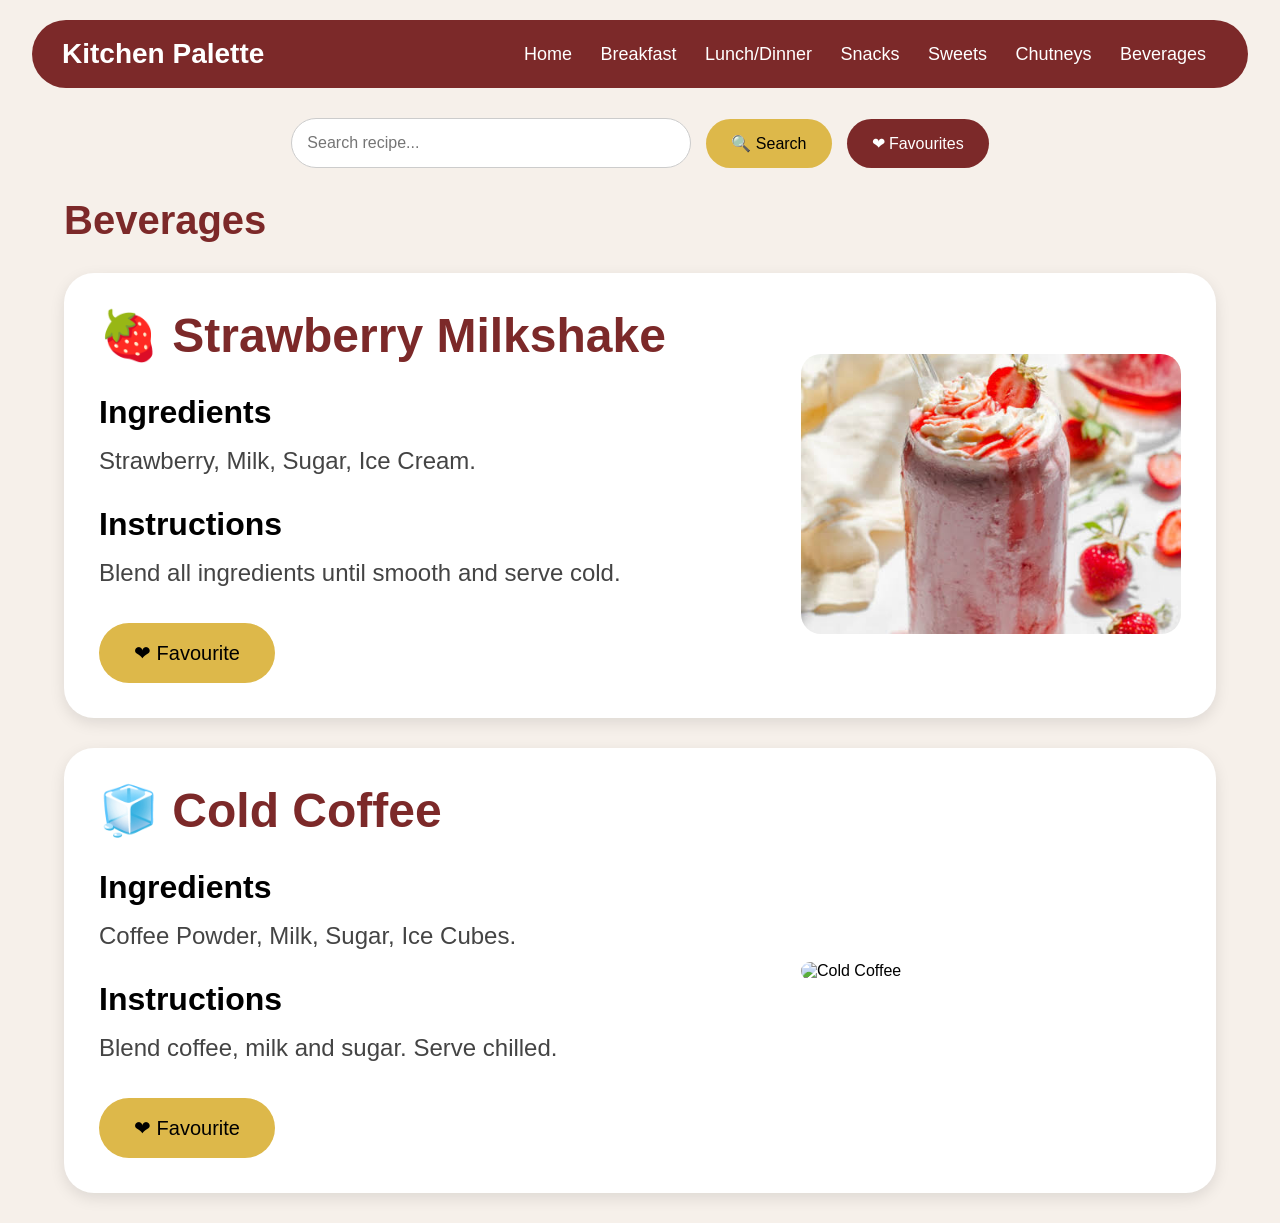
==== beverages.html @ da4d4ab0 "Initial commit: Kitchen Palette recipe website designed in Figma and developed using HTML, CSS, and " ====
<!DOCTYPE html>
<html lang="en">

<head>

    <meta charset="UTF-8">
    <meta name="viewport"
          content="width=device-width, initial-scale=1.0">

    <title>Beverages</title>

    <link rel="stylesheet"
          href="css/style.css">

</head>

<body>

<header>

    <div class="logo">
        Kitchen Palette
    </div>

    <nav>
        <a href="index.html">Home</a>
        <a href="breakfast.html">Breakfast</a>
        <a href="lunch.html">Lunch/Dinner</a>
        <a href="snacks.html">Snacks</a>
        <a href="sweets.html">Sweets</a>
        <a href="chutneys.html">Chutneys</a>
        <a href="beverages.html">Beverages</a>
        
    </nav>

</header>
<div class="search-container">

    <input type="text"
           id="searchInput"
           placeholder="Search recipe...">

    <button onclick="searchRecipe()">
        🔍 Search
    </button>

    <a href="favorites.html"
       class="fav-btn">

        ❤ Favourites

    </a>

</div>

<h1 class="page-title">
    Beverages
</h1>

<!-- Strawberry Milkshake -->

<div class="recipe-card">

    <div class="recipe-content">

        <h2>🍓 Strawberry Milkshake</h2>

        <h3>Ingredients</h3>

        <p>
            Strawberry, Milk,
            Sugar, Ice Cream.
        </p>

        <h3>Instructions</h3>

        <p>
            Blend all ingredients
            until smooth and serve cold.
        </p>

        <button onclick="addFavourite('Strawberry Milkshake')">
            ❤ Favourite
        </button>

    </div>

    <div class="recipe-image">

        <img src="images/milkshake.jpg"
             alt="Milkshake">

    </div>

</div>

<!-- Cold Coffee -->

<div class="recipe-card">

    <div class="recipe-content">

        <h2>🧊 Cold Coffee</h2>

        <h3>Ingredients</h3>

        <p>
            Coffee Powder,
            Milk,
            Sugar,
            Ice Cubes.
        </p>

        <h3>Instructions</h3>

        <p>
            Blend coffee,
            milk and sugar.
            Serve chilled.
        </p>

        <button onclick="addFavourite('Cold Coffee')">
            ❤ Favourite
        </button>

    </div>

    <div class="recipe-image">

        <img src="images/coffee.jpg"
             alt="Cold Coffee">

    </div>

</div>

<script src="js/favourites.js"></script>

</body>

</html>
---- css/style.css ----
*{
    margin:0;
    padding:0;
    box-sizing:border-box;
    font-family:Segoe UI,sans-serif;
}

body{
    background:#F6F0EA;
}

/* LOGIN & SIGNUP */

.auth-page{
    background:#7C2929;
    height:100vh;
    display:flex;
    justify-content:center;
    align-items:center;
}

.auth-container{
    width:420px;
    background:#FFF8F0;
    padding:40px;
    border-radius:30px;
}

.auth-container h1{
    text-align:center;
    color:#7C2929;
    margin-bottom:30px;
}

.input-group{
    margin-top:20px;
}

.input-group label{
    display:block;
    margin-bottom:8px;
}

.input-group input{
    width:100%;
    padding:14px;
    border:1px solid #ccc;
    border-radius:12px;
}

.small{
    color:gray;
    font-size:13px;
    margin-top:5px;
}

.auth-btn{
    width:100%;
    margin-top:30px;
    padding:15px;
    border:none;
    border-radius:30px;
    background:#DDB84A;
    font-size:18px;
    cursor:pointer;
}

.google-btn{
    width:100%;
    padding:15px;
    margin-top:15px;
    border-radius:30px;
    border:1px solid gray;
    background:white;
    cursor:pointer;
}

.bottom-text{
    text-align:center;
    margin-top:20px;
}

.bottom-text a{
    color:#7C2929;
    text-decoration:none;
}

/* NAVBAR */

header{
    width:95%;
    margin:20px auto;
    background:#7C2929;
    padding:18px 30px;
    border-radius:40px;

    display:flex;
    justify-content:space-between;
    align-items:center;
}

.logo{
    color:white;
    font-size:28px;
    font-weight:bold;
}

nav a{
    color:white;
    text-decoration:none;
    margin:0 12px;
    font-size:18px;
}

nav a:hover{
    color:#F2D15C;
}

/* HOME */

.home-container{
    width:90%;
    margin:auto;
    margin-top:50px;
}

.home-container h1{
    color:#5A1A1A;
    font-size:42px;
    margin-bottom:30px;
}

.home-container p{
    font-size:22px;
    line-height:38px;
    text-align:justify;
}

.quote{
    text-align:center;
    margin-top:50px;

    color:#B46666;

    font-size:42px;

    font-style:italic;
}

.home-buttons{
    display:flex;
    justify-content:space-between;
    margin-top:100px;
}

.home-buttons button{
    background:#DDB84A;

    border:none;

    padding:18px 45px;

    border-radius:40px;

    font-size:20px;

    cursor:pointer;
}

.home-buttons button:hover{
    transform:scale(1.05);
}


/* RECIPE PAGE */

.page-title{
    width:90%;
    margin:30px auto;
    color:#7C2929;
    font-size:40px;
}

.recipe-card{
    width:90%;
    margin:30px auto;
    background:#ffffff;
    border-radius:30px;
    padding:35px;
    box-shadow:0 5px 15px rgba(0,0,0,0.1);

    display:flex;
    justify-content:space-between;
    align-items:center;

    gap:50px;
}

.recipe-content{
    flex:1;
}

.recipe-content h2{
    color:#7C2929;
    font-size:48px;
    margin-bottom:30px;
}

.recipe-content h3{
    margin-top:25px;
    margin-bottom:10px;
    font-size:32px;
}

.recipe-content p{
    font-size:24px;
    line-height:40px;
    color:#444;
}

.recipe-image{
    width:380px;
}

.recipe-image img{
    width:100%;
    height:280px;
    object-fit:cover;
    border-radius:20px;
}

.recipe-card button{
    margin-top:30px;
    padding:18px 35px;
    border:none;
    border-radius:30px;
    background:#DDB84A;
    font-size:20px;
    cursor:pointer;
}

@media(max-width:900px){

    .recipe-card{
        flex-direction:column;
    }

    .recipe-image{
        width:100%;
    }
}

.search-container{
    width:90%;
    margin:30px auto;

    display:flex;
    justify-content:center;
    align-items:center;
    gap:15px;
}

.search-container input{
    width:400px;
    padding:15px;

    border:1px solid #ccc;
    border-radius:30px;

    font-size:16px;
}

.search-container button{
    padding:15px 25px;

    background:#DDB84A;

    border:none;

    border-radius:30px;

    cursor:pointer;

    font-size:16px;
}

.fav-btn{
    background:#7C2929;

    color:white;

    padding:15px 25px;

    border-radius:30px;

    text-decoration:none;
}
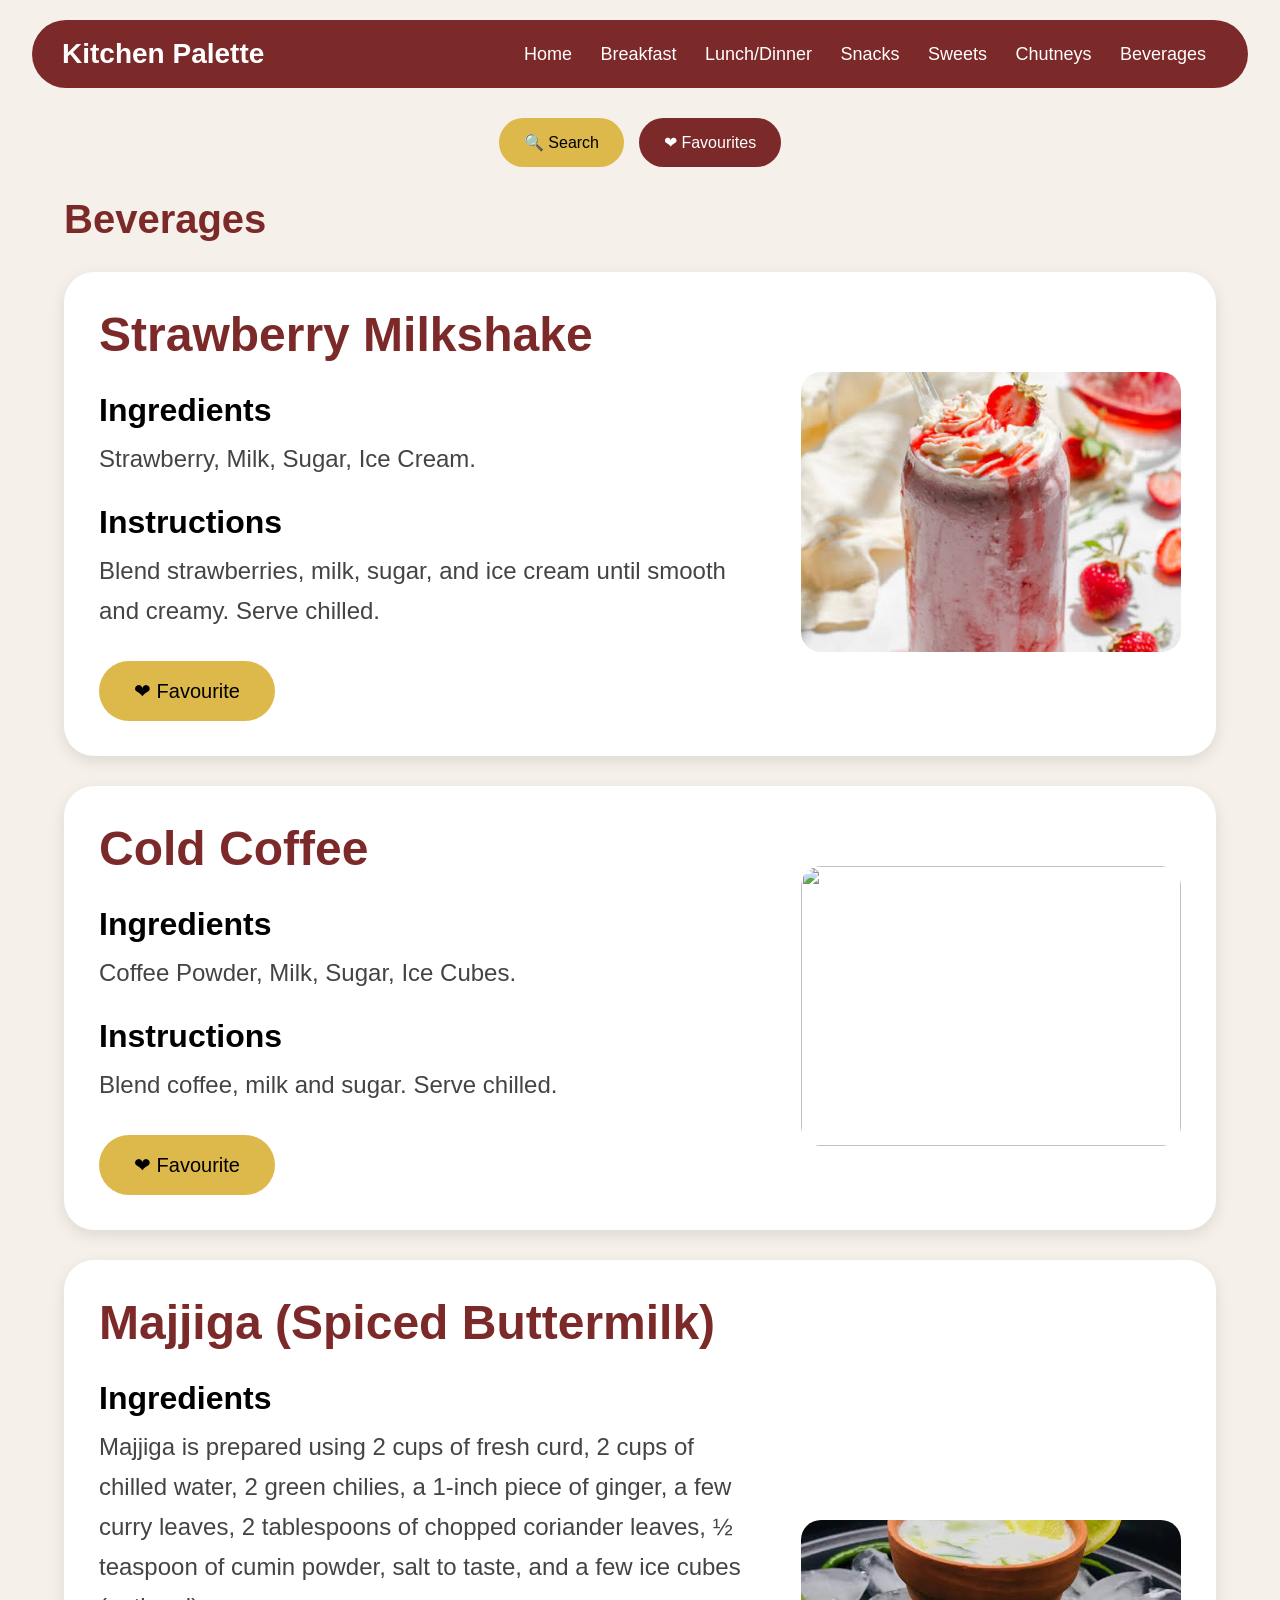
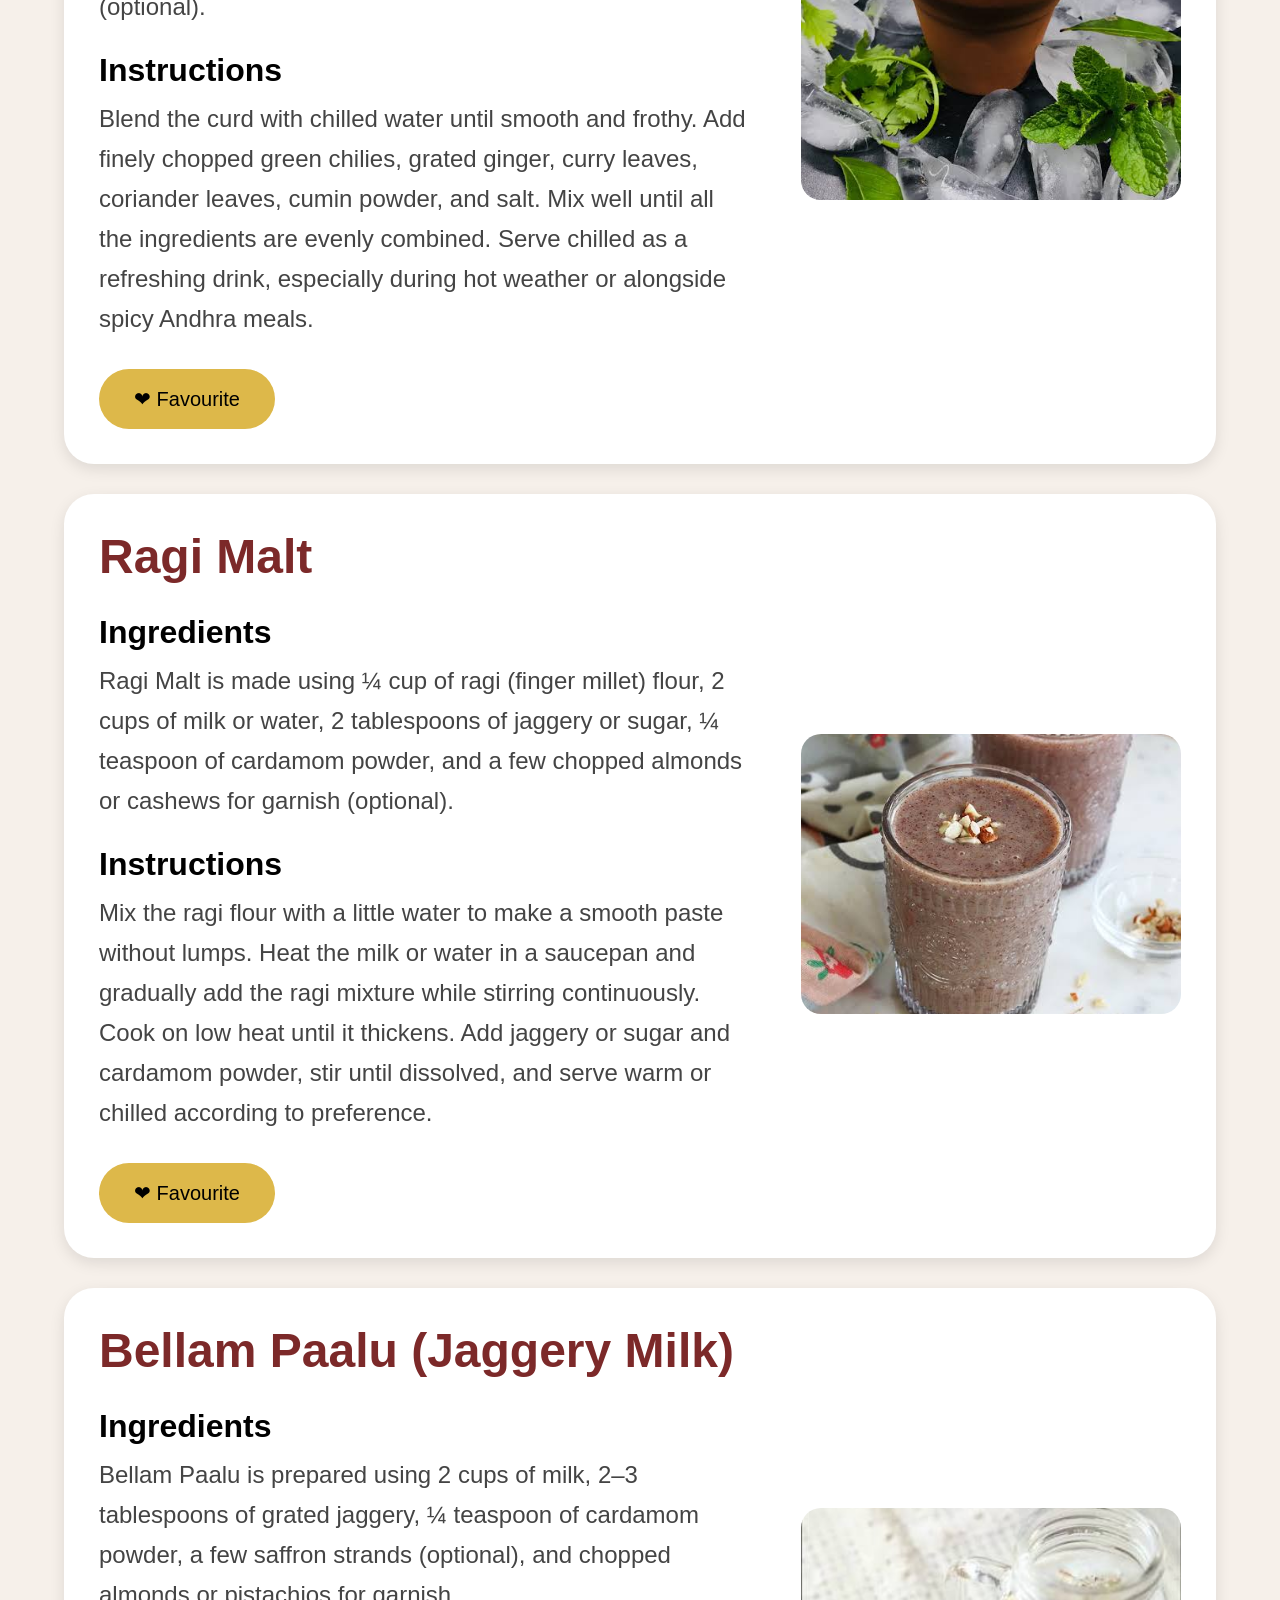
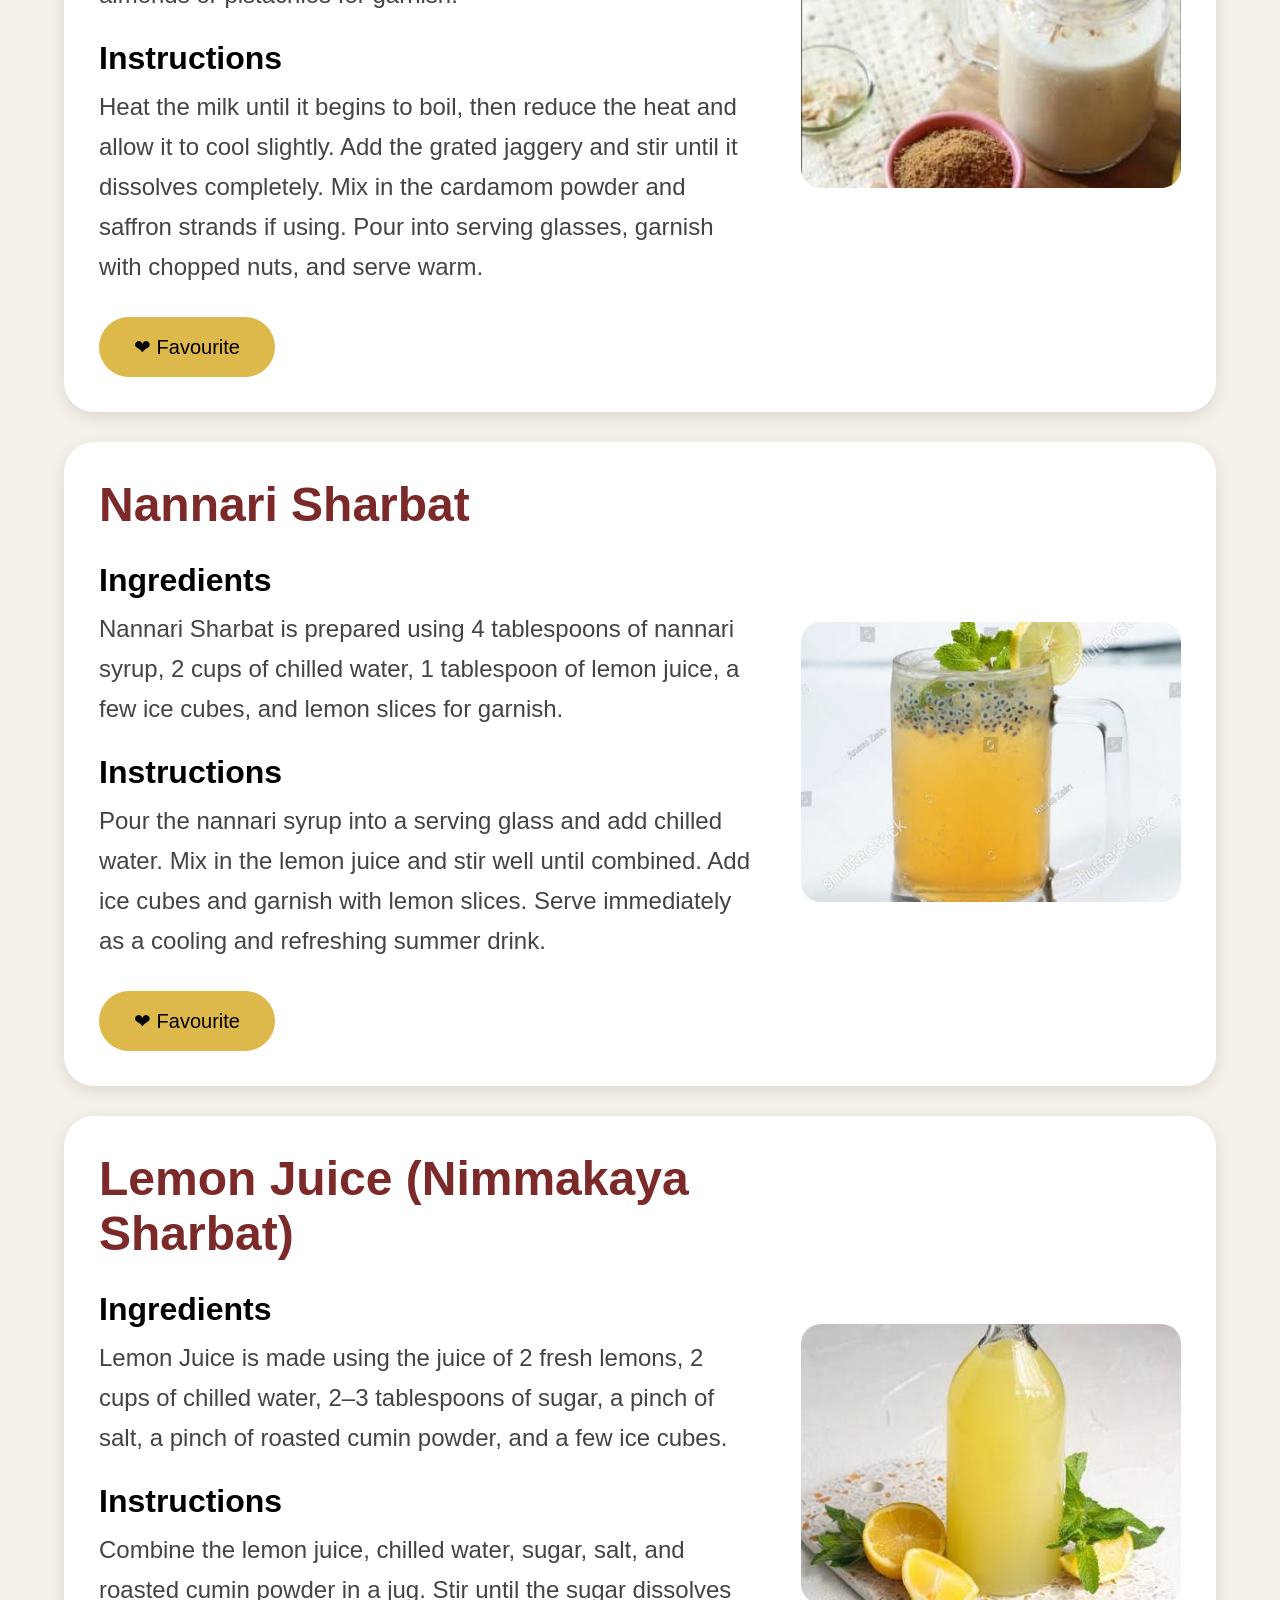
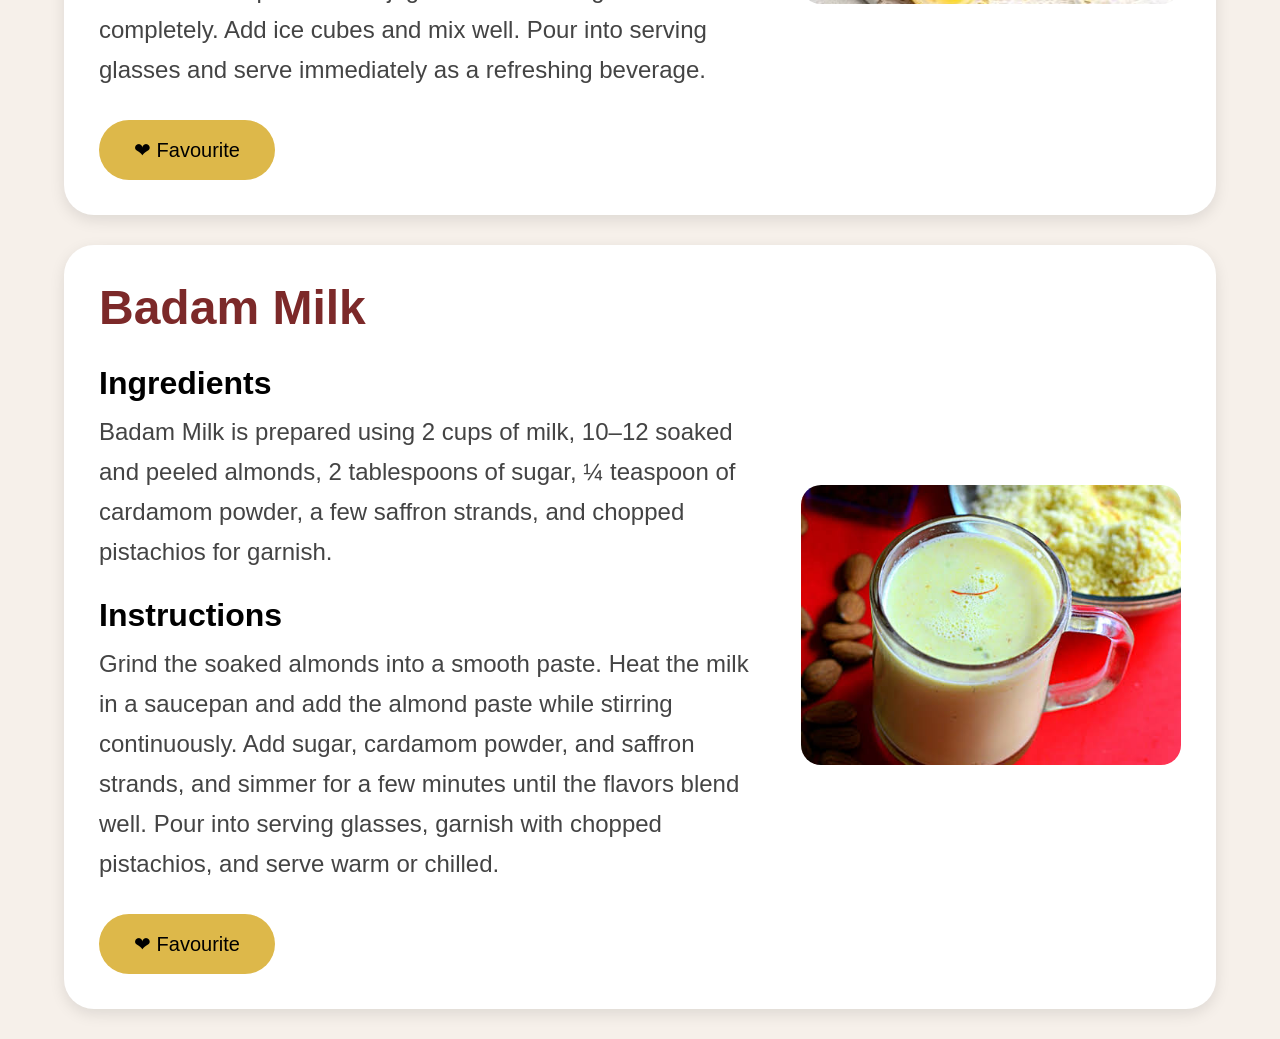
==== commit 9e4f51fa: "Updated recipe pages, search functionality, and favorites" ====
--- a/beverages.html
+++ b/beverages.html
@@ -23,7 +23,7 @@
     </div>
 
     <nav>
-        <a href="index.html">Home</a>
+        <a href="home.html">Home</a>
         <a href="breakfast.html">Breakfast</a>
         <a href="lunch.html">Lunch/Dinner</a>
         <a href="snacks.html">Snacks</a>
@@ -36,9 +36,9 @@
 </header>
 <div class="search-container">
 
-    <input type="text"
+    <!-- <input type="text"
            id="searchInput"
-           placeholder="Search recipe...">
+           placeholder="Search recipe..."> -->
 
     <button onclick="searchRecipe()">
         🔍 Search
@@ -63,7 +63,7 @@
 
     <div class="recipe-content">
 
-        <h2>🍓 Strawberry Milkshake</h2>
+        <h2>Strawberry Milkshake</h2>
 
         <h3>Ingredients</h3>
 
@@ -75,8 +75,7 @@
         <h3>Instructions</h3>
 
         <p>
-            Blend all ingredients
-            until smooth and serve cold.
+            Blend strawberries, milk, sugar, and ice cream until smooth and creamy. Serve chilled.
         </p>
 
         <button onclick="addFavourite('Strawberry Milkshake')">
@@ -100,7 +99,7 @@
 
     <div class="recipe-content">
 
-        <h2>🧊 Cold Coffee</h2>
+        <h2>Cold Coffee</h2>
 
         <h3>Ingredients</h3>
 
@@ -127,14 +126,208 @@
 
     <div class="recipe-image">
 
-        <img src="images/coffee.jpg"
-             alt="Cold Coffee">
+        <img src="images/coffee.jpg">
+
+    </div>
+
+</div>
+
+<div class="recipe-card">
+
+    <div class="recipe-content">
+
+        <h2>Majjiga (Spiced Buttermilk)</h2>
+
+        <h3>Ingredients</h3>
+
+        <p>
+           Majjiga is prepared using 2 cups of fresh curd, 2 cups of chilled water, 2 green chilies, a 1-inch piece of ginger, a few curry leaves, 2 tablespoons of chopped coriander leaves, ½ teaspoon of cumin powder, salt to taste, and a few ice cubes (optional).
+        </p>
+
+        <h3>Instructions</h3>
+
+        <p>
+            Blend the curd with chilled water until smooth and frothy. Add finely chopped green chilies, grated ginger, curry leaves, coriander leaves, cumin powder, and salt. Mix well until all the ingredients are evenly combined. Serve chilled as a refreshing drink, especially during hot weather or alongside spicy Andhra meals.
+        </p>
+
+        <button onclick="addFavourite('Majjiga (Spiced Buttermilk)')">
+            ❤ Favourite
+        </button>
+
+    </div>
+
+    <div class="recipe-image">
+
+        <img src="images/majjiga.jpg">
+
+    </div>
+
+</div>
+
+<div class="recipe-card">
+
+    <div class="recipe-content">
+
+        <h2>Ragi Malt</h2>
+
+        <h3>Ingredients</h3>
+
+        <p>
+            Ragi Malt is made using ¼ cup of ragi (finger millet) flour, 2 cups of milk or water, 2 tablespoons of jaggery or sugar, ¼ teaspoon of cardamom powder, and a few chopped almonds or cashews for garnish (optional).
+        </p>
+
+        <h3>Instructions</h3>
+
+        <p>
+            Mix the ragi flour with a little water to make a smooth paste without lumps. Heat the milk or water in a saucepan and gradually add the ragi mixture while stirring continuously. Cook on low heat until it thickens. Add jaggery or sugar and cardamom powder, stir until dissolved, and serve warm or chilled according to preference.
+        </p>
+
+        <button onclick="addFavourite('Ragi Malt')">
+            ❤ Favourite
+        </button>
+
+    </div>
+
+    <div class="recipe-image">
+
+        <img src="images/ragi.jpg">
+
+    </div>
+
+</div>
+
+
+<div class="recipe-card">
+
+    <div class="recipe-content">
+
+        <h2>Bellam Paalu (Jaggery Milk)</h2>
+
+        <h3>Ingredients</h3>
+
+        <p>
+            Bellam Paalu is prepared using 2 cups of milk, 2–3 tablespoons of grated jaggery, ¼ teaspoon of cardamom powder, a few saffron strands (optional), and chopped almonds or pistachios for garnish.
+        </p>
+
+        <h3>Instructions</h3>
+
+        <p>
+            Heat the milk until it begins to boil, then reduce the heat and allow it to cool slightly. Add the grated jaggery and stir until it dissolves completely. Mix in the cardamom powder and saffron strands if using. Pour into serving glasses, garnish with chopped nuts, and serve warm.
+        </p>
+
+        <button onclick="addFavourite('Bellam Paalu (Jaggery Milk)')">
+            ❤ Favourite
+        </button>
+
+    </div>
+
+    <div class="recipe-image">
+
+        <img src="images/milk.jpg">
+
+    </div>
+
+</div>
+
+
+<div class="recipe-card">
+
+    <div class="recipe-content">
+
+        <h2>Nannari Sharbat</h2>
+
+        <h3>Ingredients</h3>
+
+        <p>
+            Nannari Sharbat is prepared using 4 tablespoons of nannari syrup, 2 cups of chilled water, 1 tablespoon of lemon juice, a few ice cubes, and lemon slices for garnish.
+        </p>
+
+        <h3>Instructions</h3>
+
+        <p>
+            Pour the nannari syrup into a serving glass and add chilled water. Mix in the lemon juice and stir well until combined. Add ice cubes and garnish with lemon slices. Serve immediately as a cooling and refreshing summer drink.
+        </p>
+
+        <button onclick="addFavourite('Nannari Sharbat')">
+            ❤ Favourite
+        </button>
+
+    </div>
+
+    <div class="recipe-image">
+
+        <img src="images/sha.jpg">
+
+    </div>
+
+</div>
+
+<div class="recipe-card">
+
+    <div class="recipe-content">
+
+        <h2>Lemon Juice (Nimmakaya Sharbat)</h2>
+
+        <h3>Ingredients</h3>
+
+        <p>
+            Lemon Juice is made using the juice of 2 fresh lemons, 2 cups of chilled water, 2–3 tablespoons of sugar, a pinch of salt, a pinch of roasted cumin powder, and a few ice cubes.
+        </p>
+
+        <h3>Instructions</h3>
+
+        <p>
+            Combine the lemon juice, chilled water, sugar, salt, and roasted cumin powder in a jug. Stir until the sugar dissolves completely. Add ice cubes and mix well. Pour into serving glasses and serve immediately as a refreshing beverage.
+        </p>
+
+        <button onclick="addFavourite('Lemon Juice (Nimmakaya Sharbat)')">
+            ❤ Favourite
+        </button>
+
+    </div>
+
+    <div class="recipe-image">
+
+        <img src="images/lemon.jpg">
+
+    </div>
+
+</div>
+
+<div class="recipe-card">
+
+    <div class="recipe-content">
+
+        <h2>Badam Milk</h2>
+
+        <h3>Ingredients</h3>
+
+        <p>
+            Badam Milk is prepared using 2 cups of milk, 10–12 soaked and peeled almonds, 2 tablespoons of sugar, ¼ teaspoon of cardamom powder, a few saffron strands, and chopped pistachios for garnish.
+        </p>
+
+        <h3>Instructions</h3>
+
+        <p>
+            Grind the soaked almonds into a smooth paste. Heat the milk in a saucepan and add the almond paste while stirring continuously. Add sugar, cardamom powder, and saffron strands, and simmer for a few minutes until the flavors blend well. Pour into serving glasses, garnish with chopped pistachios, and serve warm or chilled.
+        </p>
+
+        <button onclick="addFavourite('Badam Milk')">
+            ❤ Favourite
+        </button>
+
+    </div>
+
+    <div class="recipe-image">
+
+        <img src="images/badam.jpg">
 
     </div>
 
 </div>
 
 <script src="js/favourites.js"></script>
+<script src="js/search.js"></script>
 
 </body>
 
